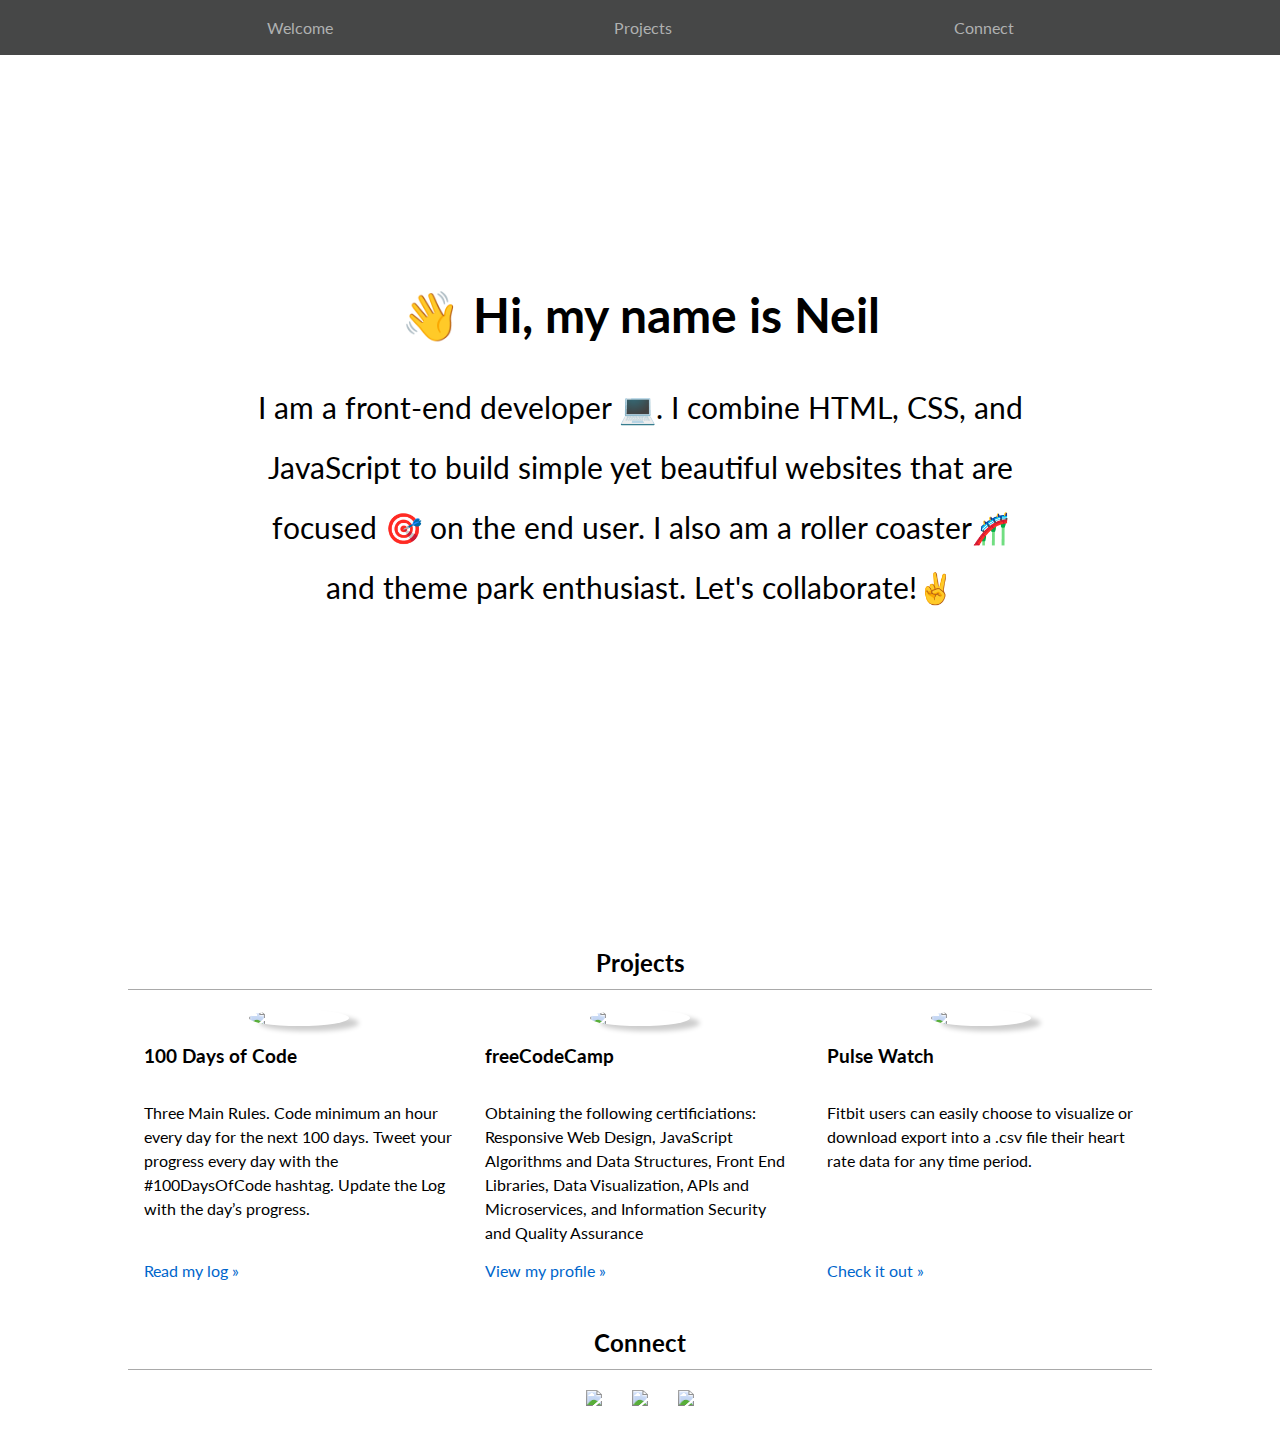
==== personal-portfolio-webpage/index.html @ daa11964 "Make small improvements to Product Page and Personal Portfolio" ====
<!DOCTYPE html>
<html>
    <head>
        <!-- UTF-8 encoding, which is a way to encode Unicode text as binary data -->
        <meta charset="utf-8">
        <title>Neil Ricci Personal Portfolio</title>
        <meta name="viewport" content="width=device-width, initial-scale=1.0">
        <link href="https://fonts.googleapis.com/css2?family=Lato:wght@300;400;700&display=swap" rel="stylesheet">
        <link rel="stylesheet" href="style/normalize.css">
        <link rel="stylesheet" href="style/style.css">
    </head>
    <body>
        <header>
            <nav id="navbar">
                <ul>
                    <li>
                        <a href="#welcome-section">Welcome</a>
                    </li>
                    <li>
                        <a href="#projects">Projects</a>
                    </li>
                    <li>
                        <a href="#connect">Connect</a>
                    </li>
                </ul>
            </nav>
        </header>
        <main id="main">
            <section id="welcome-section">
                <div id="welcome-text">
                    <h1>👋 Hi, my name is Neil</h1>
                    <p id="self-description">I am a front-end developer 💻. I combine HTML, CSS, and JavaScript to build simple yet beautiful websites that are focused 🎯 on the end user. I also am a roller coaster🎢 and theme park enthusiast. Let's collaborate!✌️</p>
                </div>
            </section>
            <section>
                <h2>Projects</h2>
                <div id="projects">
                    <div class="project-tile">
                        <img class="project-icon" src="images/projects/100DaysOfCode.png">
                        <h3>100 Days of Code</h3>
                        <p class="project-description">Three Main Rules. Code minimum an hour every day for the next 100 days. Tweet your progress every day with the #100DaysOfCode hashtag. Update the Log with the day’s progress.</p>
                        <a  href="https://iccir919.github.io/100-days-of-code/log.html" role="button">Read my log &raquo;</a>
                    </div>
                    <div class="project-tile">
                        <img class="project-icon" src="images/projects/freeCodeCamp.jpg">
                        <h3>freeCodeCamp</h3>
                        <p class="project-description">Obtaining the following certificiations: Responsive Web Design, JavaScript Algorithms and Data Structures, Front End Libraries, Data Visualization, APIs and Microservices, and Information Security and Quality Assurance</p>
                        <a class="btn btn-secondary" href="https://www.freecodecamp.org/iccir919" role="button">View my profile &raquo;</a>
                    </div>
                    <div class="project-tile">
                        <img class="project-icon" src="images/projects/pulseWatch.png">
                        <h3>Pulse Watch</h3>
                        <p class="project-description">Fitbit users can easily choose to visualize or download export into a .csv file their heart rate data for any time period.</p>
                        <a href="https://iccir919.github.io/pulseWatch/public/index.html" role="button">Check it out &raquo;</a>
                    </div>
                </div>
            </section>
            <section id="connect">
                <h2>Connect</h2>
                <ul class="social-links">
                    <li>
                        <a id="profile-link" href="https://github.com/iccir919" target="_blank">
                            <img class="social-icon" src="images/social_icons/Github.png">
                        </a>
                    </li>
                    <li>
                        <a href="https://www.linkedin.com/in/neil-ricci/" target="_blank">
                            <img class="social-icon" src="images/social_icons/LinkedIn.png">
                        </a>
                    </li>
                    <li>
                        <a href="https://twitter.com/realNeilVR" target="_blank">
                            <img class="social-icon" src="images/social_icons/Twitter.png">
                        </a>
                    </li>
                </ul>
            </section>
        </main>
        <script src="https://cdn.freecodecamp.org/testable-projects-fcc/v1/bundle.js"></script>
    </body>
</html>
---- personal-portfolio-webpage/style/style.css ----
/* ================================= 
  Base Element Styles
==================================== */

* {
	box-sizing: border-box;
}


body {
    font-family: 'Lato', sans-serif;
    margin: 0;
}

h2 {
  text-align: center;
  margin-top: 2em;
  padding-bottom: 0.5em;
  border-bottom: darkgrey 1px solid;
}

ul {
    margin: 0;
    padding: 0;
    list-style: none;
}

a {
	text-decoration: none;
}

img {
	max-width: 100%;
}

/* ================================= 
  Base Layout Styles
==================================== */

/* ---- Navigation ---- */

#navbar {
  display: flex;
  justify-content: center;
  align-content: center;
  padding-top: .5em;
	padding-bottom: .5em;
  position: fixed; 
  top: 0; 
  background: #464747;
  width: 100%;
}

#navbar li {
  padding: 10px 15px;
}

#navbar a {
  color: #afb1b1;
}

#navbar a:hover {
  color: #dddbdb;
}

#projects a {
  color: #06c;
}

#projects a:hover {
  text-decoration: underline;
}

.social-links {
  display: flex;
  justify-content: center;
}


/* ---- Layout Containers ---- */
main {
	margin-right: 1em;
	margin-left: 1em;
}

#welcome-section {
  display: flex;
  height: 100vh;
}

/* ---- Page Elements ---- */

#welcome-text {
    margin: auto;
    width: 75%;
    text-align: center;

}

#self-description {
  font-size: 1.25em;
  line-height: 2;
}

.project-description {
  line-height: 1.5;
}

.project-icon {
  width: 100px;
  height: auto;
  border-radius: 100%;
  display: block;
  margin: 0 auto;
  box-shadow: 10px 5px 5px rgba(0, 0, 0, .2);;
}

.social-icon {
  width: 50px;
  margin: 0 15px 25px 15px;
}

/* ================================= 
  Media Queries
==================================== */

@media (min-width: 769px) {
	#main {
		width: 90%;
		margin: 0 auto;
  }
  
  #navbar ul {
    width: 100%;
    display: flex;
    justify-content: space-evenly;
  }

  #welcome-text {
    font-size: 150%;
  }

  #projects {
    display: flex
  }

  .project-tile {
    flex: 1;
    padding-right: 1em;
    padding-left: 1em;
    display: flex;
    flex-direction: column;
  }

  .project-tile a {
    margin-top: auto;
  }
}
@media (min-width: 1025px) {
  #main {
		width: 80%;
		max-width: 1150px;
	}
}
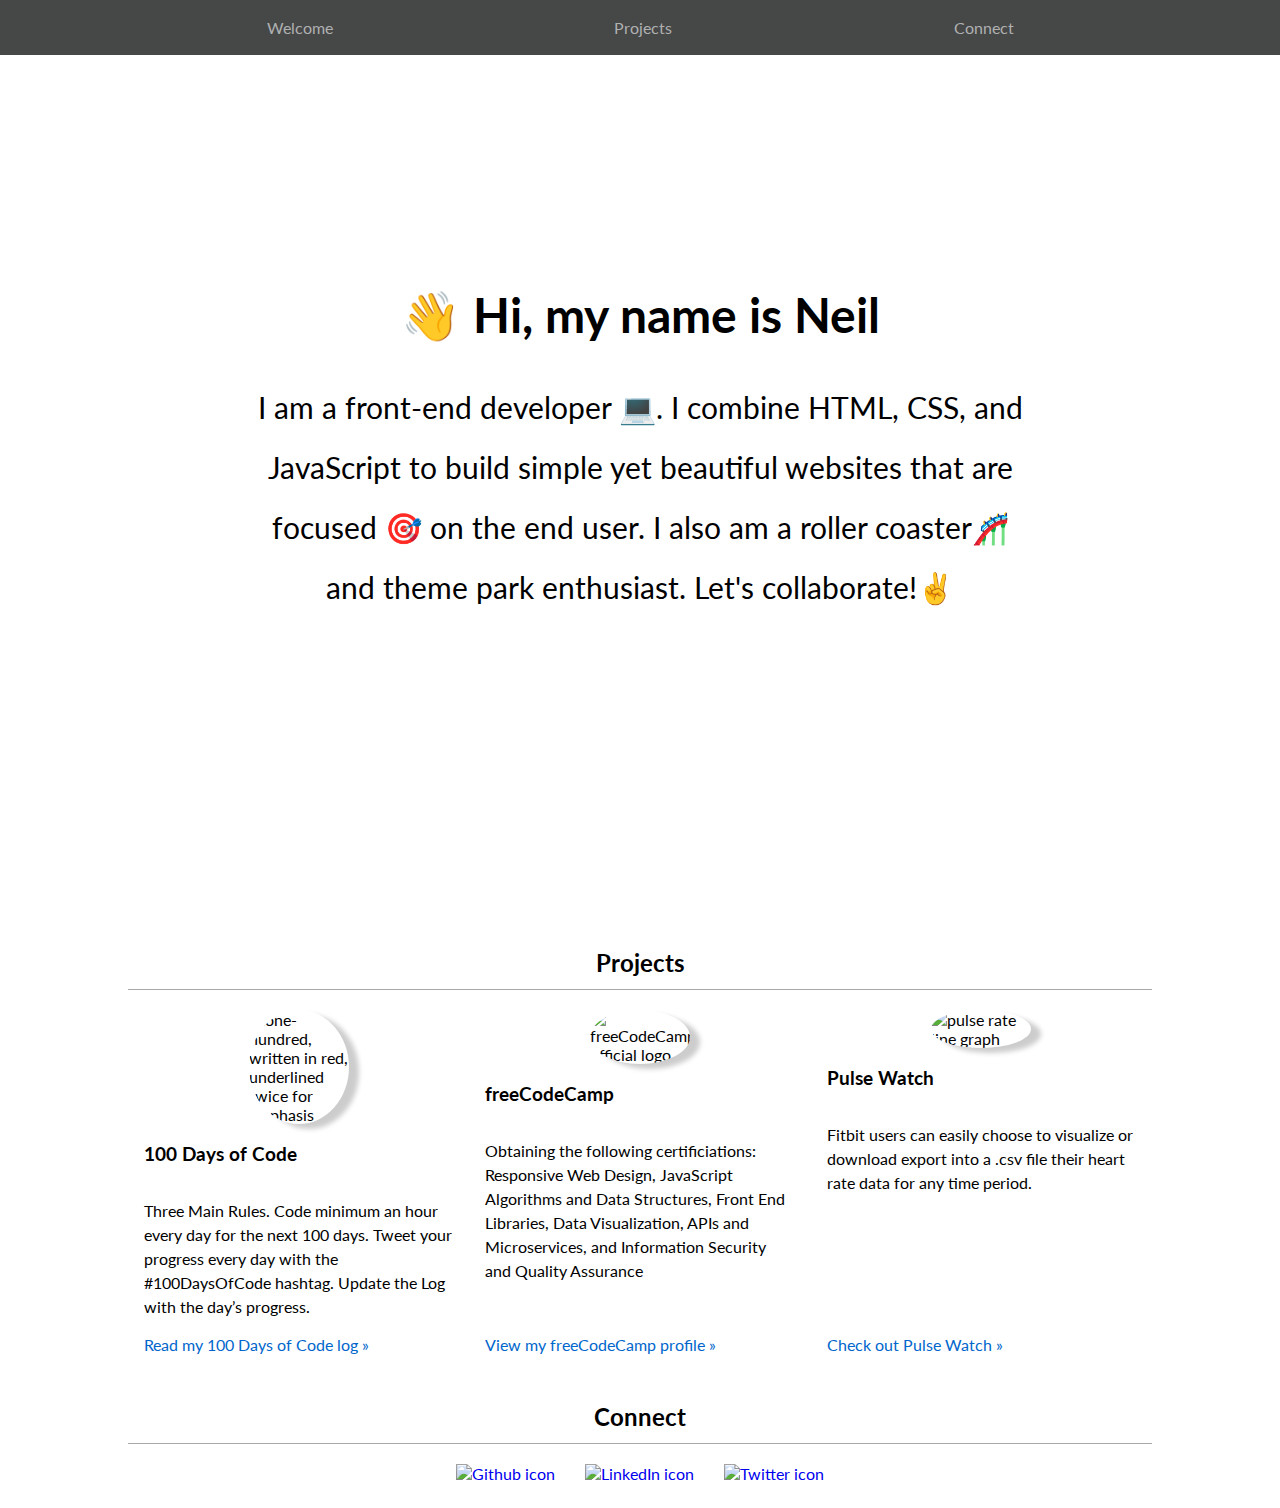
==== commit 063dfdbe: "Make accessibility adjustments" ====
--- a/personal-portfolio-webpage/index.html
+++ b/personal-portfolio-webpage/index.html
@@ -36,22 +36,22 @@
                 <h2>Projects</h2>
                 <div id="projects">
                     <div class="project-tile">
-                        <img class="project-icon" src="images/projects/100DaysOfCode.png">
+                        <img alt="one-hundred, written in red, underlined twice for emphasis" class="project-icon" src="images/projects/100DaysOfCode.png">
                         <h3>100 Days of Code</h3>
                         <p class="project-description">Three Main Rules. Code minimum an hour every day for the next 100 days. Tweet your progress every day with the #100DaysOfCode hashtag. Update the Log with the day’s progress.</p>
-                        <a  href="https://iccir919.github.io/100-days-of-code/log.html" role="button">Read my log &raquo;</a>
+                        <a  href="https://iccir919.github.io/100-days-of-code/log.html" role="button">Read my 100 Days of Code log &raquo;</a>
                     </div>
                     <div class="project-tile">
-                        <img class="project-icon" src="images/projects/freeCodeCamp.jpg">
+                        <img alt="freeCodeCamp official logo" class="project-icon" src="images/projects/freeCodeCamp.jpg">
                         <h3>freeCodeCamp</h3>
                         <p class="project-description">Obtaining the following certificiations: Responsive Web Design, JavaScript Algorithms and Data Structures, Front End Libraries, Data Visualization, APIs and Microservices, and Information Security and Quality Assurance</p>
-                        <a class="btn btn-secondary" href="https://www.freecodecamp.org/iccir919" role="button">View my profile &raquo;</a>
+                        <a class="btn btn-secondary" href="https://www.freecodecamp.org/iccir919" role="button">View my freeCodeCamp profile &raquo;</a>
                     </div>
                     <div class="project-tile">
-                        <img class="project-icon" src="images/projects/pulseWatch.png">
+                        <img alt="pulse rate line graph" class="project-icon" src="images/projects/pulseWatch.png">
                         <h3>Pulse Watch</h3>
                         <p class="project-description">Fitbit users can easily choose to visualize or download export into a .csv file their heart rate data for any time period.</p>
-                        <a href="https://iccir919.github.io/pulseWatch/public/index.html" role="button">Check it out &raquo;</a>
+                        <a href="https://iccir919.github.io/pulseWatch/public/index.html" role="button">Check out Pulse Watch &raquo;</a>
                     </div>
                 </div>
             </section>
@@ -60,17 +60,17 @@
                 <ul class="social-links">
                     <li>
                         <a id="profile-link" href="https://github.com/iccir919" target="_blank">
-                            <img class="social-icon" src="images/social_icons/Github.png">
+                            <img alt="Github icon" class="social-icon" src="images/social_icons/Github.png">
                         </a>
                     </li>
                     <li>
                         <a href="https://www.linkedin.com/in/neil-ricci/" target="_blank">
-                            <img class="social-icon" src="images/social_icons/LinkedIn.png">
+                            <img alt="LinkedIn icon" class="social-icon" src="images/social_icons/LinkedIn.png">
                         </a>
                     </li>
                     <li>
                         <a href="https://twitter.com/realNeilVR" target="_blank">
-                            <img class="social-icon" src="images/social_icons/Twitter.png">
+                            <img alt="Twitter icon" class="social-icon" src="images/social_icons/Twitter.png">
                         </a>
                     </li>
                 </ul>
